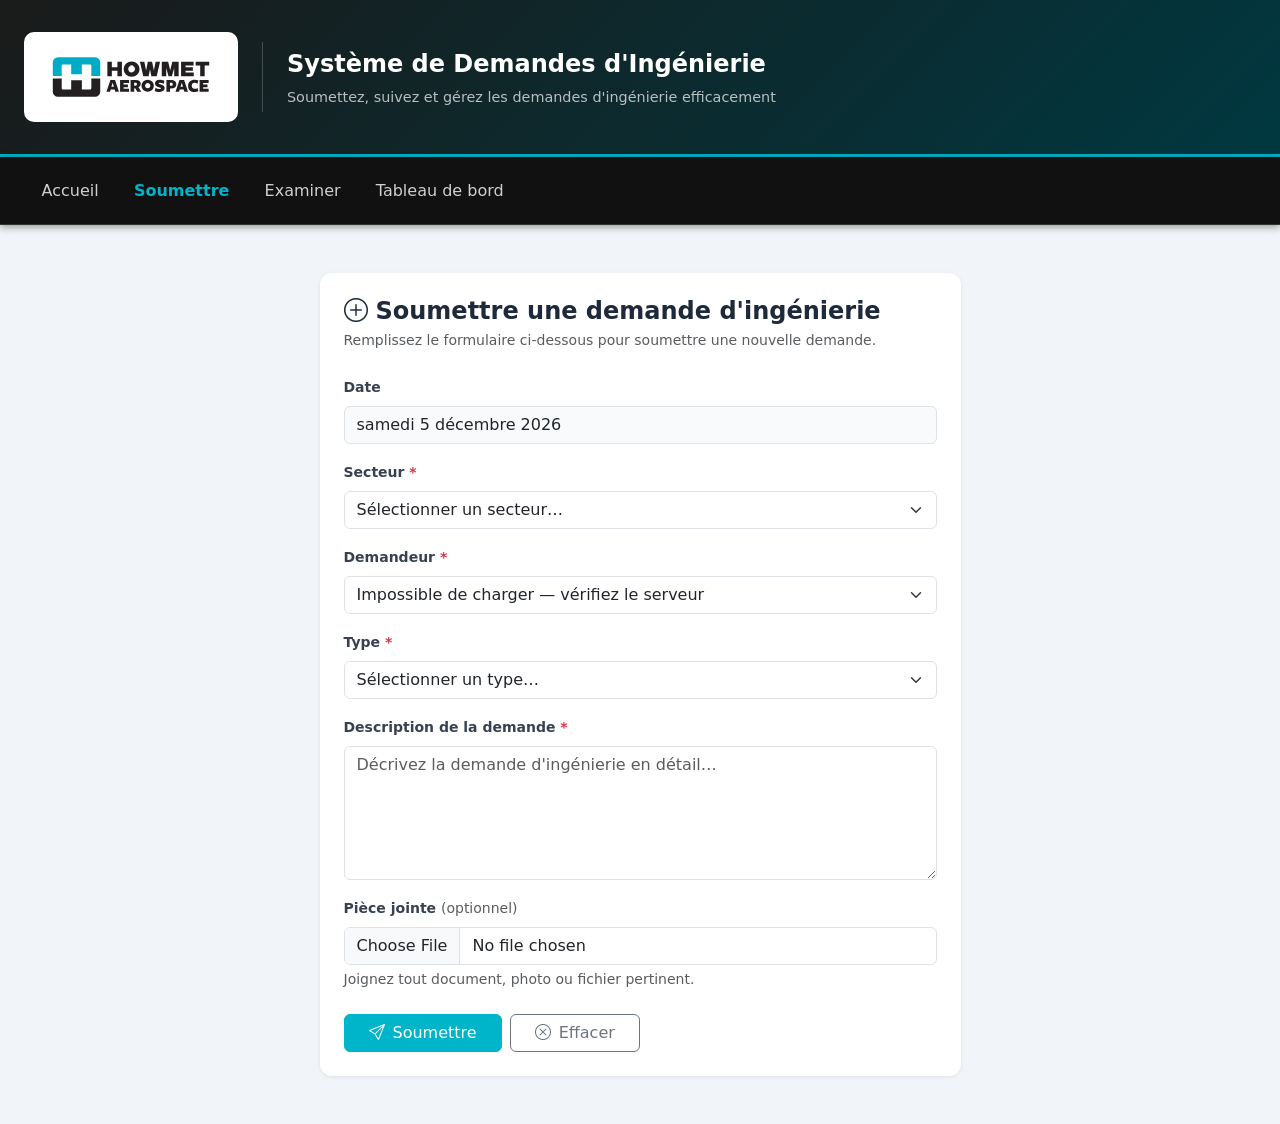
==== static/submit.html @ 9cbab875 "Initial commit - Système de Demandes d'Ingénierie" ====
<!DOCTYPE html>
<html lang="fr">
<head>
  <meta charset="UTF-8">
  <meta name="viewport" content="width=device-width, initial-scale=1.0">
  <title>Soumettre une demande – Demandes d'Ingénierie</title>
  <link href="https://cdn.jsdelivr.net/npm/bootstrap@5.3.2/dist/css/bootstrap.min.css" rel="stylesheet">
  <link href="https://cdn.jsdelivr.net/npm/bootstrap-icons@1.11.3/font/bootstrap-icons.css" rel="stylesheet">
  <link href="/static/style.css?v=6" rel="stylesheet">
</head>
<body>

<!-- Site Header -->
<div class="site-header">
  <div class="container-fluid px-4">
    <div class="d-flex align-items-center gap-4">
      <img src="/static/logo.svg" class="site-header-logo" alt="Howmet Aerospace">
      <div class="site-header-divider d-none d-md-block"></div>
      <div>
        <div class="site-header-title">Système de Demandes d'Ingénierie</div>
        <div class="site-header-subtitle">Soumettez, suivez et gérez les demandes d'ingénierie efficacement</div>
      </div>
    </div>
  </div>
</div>

<!-- Navbar -->
<nav class="navbar navbar-expand-lg navbar-dark site-nav">
  <div class="container-fluid px-4">
    <button class="navbar-toggler" type="button" data-bs-toggle="collapse" data-bs-target="#nav">
      <span class="navbar-toggler-icon"></span>
    </button>
    <div class="collapse navbar-collapse" id="nav">
      <ul class="navbar-nav">
        <li class="nav-item"><a class="nav-link" href="/">Accueil</a></li>
        <li class="nav-item"><a class="nav-link  active" href="/submit">Soumettre</a></li>
        <li class="nav-item"><a class="nav-link" href="/review">Examiner</a></li>
        <li class="nav-item"><a class="nav-link" href="/dashboard">Tableau de bord</a></li>
      </ul>
    </div>
  </div>
</nav>

<div class="container py-5">
  <div class="row justify-content-center">
    <div class="col-lg-7">

      <div class="card p-2">
        <div class="card-body">
          <h4 class="page-title mb-1"><i class="bi bi-plus-circle me-2 teal-icon"></i>Soumettre une demande d'ingénierie</h4>
          <p class="text-muted small mb-4">Remplissez le formulaire ci-dessous pour soumettre une nouvelle demande.</p>

          <div id="alertSuccess" class="alert alert-success d-none">
            <i class="bi bi-check-circle-fill me-2"></i>
            Demande soumise avec succès ! Référence : <strong id="refId"></strong>
          </div>
          <div id="alertError" class="alert alert-danger d-none">
            <i class="bi bi-exclamation-triangle-fill me-2"></i>
            <span id="errMsg"></span>
          </div>

          <form id="reqForm" novalidate>

            <div class="mb-3">
              <label class="form-label">Date</label>
              <input type="text" class="form-control" id="dateDisplay" readonly style="background:#f8fafc">
            </div>

            <div class="mb-3">
              <label class="form-label">Secteur <span class="text-danger">*</span></label>
              <select class="form-select" name="secteur" required>
                <option value="">Sélectionner un secteur…</option>
                <option value="1">Secteur 1</option>
                <option value="2">Secteur 2</option>
                <option value="3">Secteur 3</option>
                <option value="4">Secteur 4</option>
              </select>
            </div>

            <div class="mb-3">
              <label class="form-label">Demandeur <span class="text-danger">*</span></label>
              <select class="form-select" name="requester" id="requesterSel" required>
                <option value="">Chargement…</option>
              </select>
            </div>

            <div class="mb-3">
              <label class="form-label">Type <span class="text-danger">*</span></label>
              <select class="form-select" name="type" id="typeSel" required>
                <option value="">Sélectionner un type…</option>
              </select>
            </div>

            <div class="mb-3">
              <label class="form-label">Description de la demande <span class="text-danger">*</span></label>
              <textarea class="form-control" name="description" rows="5"
                placeholder="Décrivez la demande d'ingénierie en détail…" required></textarea>
            </div>

            <div class="mb-4">
              <label class="form-label">Pièce jointe <span class="text-muted fw-normal">(optionnel)</span></label>
              <input type="file" class="form-control" name="file">
              <div class="form-text">Joignez tout document, photo ou fichier pertinent.</div>
            </div>

            <div class="d-flex gap-2">
              <button type="submit" class="btn btn-primary px-4" id="submitBtn">
                <i class="bi bi-send me-2"></i>Soumettre
              </button>
              <button type="reset" class="btn btn-outline-secondary px-4">
                <i class="bi bi-x-circle me-2"></i>Effacer
              </button>
            </div>

          </form>
        </div>
      </div>

    </div>
  </div>
</div>

<script src="https://cdn.jsdelivr.net/npm/bootstrap@5.3.2/dist/js/bootstrap.bundle.min.js"></script>
<script>
  // Afficher la date du jour
  document.getElementById('dateDisplay').value = new Date().toLocaleDateString('fr-FR', {
    weekday: 'long', year: 'numeric', month: 'long', day: 'numeric'
  });

  // Charger les demandeurs
  fetch('/api/staff')
    .then(r => r.json())
    .then(data => {
      const sel = document.getElementById('requesterSel');
      sel.innerHTML = '<option value="">Sélectionner un demandeur…</option>';
      data.requesters.forEach(name => {
        sel.innerHTML += `<option value="${name}">${name}</option>`;
      });
      const typeSel = document.getElementById('typeSel');
      (data.types || []).forEach(t => {
        typeSel.innerHTML += `<option value="${t}">${t}</option>`;
      });
    })
    .catch(() => {
      document.getElementById('requesterSel').innerHTML =
        '<option value="">Impossible de charger — vérifiez le serveur</option>';
    });

  // Soumission du formulaire
  document.getElementById('reqForm').addEventListener('submit', async e => {
    e.preventDefault();
    const btn = document.getElementById('submitBtn');
    btn.disabled = true;
    btn.innerHTML = '<span class="spinner-border spinner-border-sm me-2"></span>Envoi en cours…';

    const fd = new FormData(e.target);

    try {
      const res = await fetch('/api/requests', { method: 'POST', body: fd });
      const data = await res.json();
      if (!res.ok) throw new Error(data.detail || 'Échec de la soumission');

      document.getElementById('refId').textContent = '#' + data.id;
      document.getElementById('alertSuccess').classList.remove('d-none');
      document.getElementById('alertError').classList.add('d-none');
      e.target.reset();
      document.getElementById('dateDisplay').value = new Date().toLocaleDateString('fr-FR', {
        weekday: 'long', year: 'numeric', month: 'long', day: 'numeric'
      });
      window.scrollTo(0, 0);
    } catch (err) {
      document.getElementById('errMsg').textContent = err.message;
      document.getElementById('alertError').classList.remove('d-none');
      document.getElementById('alertSuccess').classList.add('d-none');
    } finally {
      btn.disabled = false;
      btn.innerHTML = '<i class="bi bi-send me-2"></i>Soumettre';
    }
  });
</script>
</body>
</html>
---- static/style.css ----
:root {
  --primary: #00B4CA;
  --primary-dark: #0090a3;
  --navbar-bg: #1a1a1a;
}

body {
  background: #f1f5f9;
  font-family: 'Segoe UI', system-ui, sans-serif;
}

/* Navbar */
.navbar { box-shadow: 0 2px 8px rgba(0,0,0,0.4); }
.navbar-brand { font-weight: 700; letter-spacing: -0.3px; }
.navbar .nav-link { color: rgba(255,255,255,0.8) !important; }
.navbar .nav-link:hover { color: #00B4CA !important; }
.navbar .nav-link.active { color: #00B4CA !important; font-weight: 600; }
.navbar-logo-wrap {
  background: #fff;
  border-radius: 6px;
  padding: 3px 8px;
  display: inline-flex;
  align-items: center;
}
.navbar-logo { height: 32px; width: auto; object-fit: contain; }

/* Cards */
.card {
  border: none;
  border-radius: 12px;
  box-shadow: 0 1px 4px rgba(0,0,0,0.08);
}
.stat-card { border-left: 4px solid; }

/* Table */
.table thead th {
  background: #f8fafc;
  font-size: 0.75rem;
  font-weight: 700;
  text-transform: uppercase;
  letter-spacing: 0.6px;
  color: #64748b;
  border-bottom: 2px solid #e2e8f0;
}
.table tbody tr:hover { background: #f0fdff; }

/* Status badges */
.badge-status {
  display: inline-block;
  padding: 3px 10px;
  border-radius: 50px;
  font-size: 0.7rem;
  font-weight: 700;
  letter-spacing: 0.5px;
  text-transform: uppercase;
}
.badge-submitted   { background: #e5e7eb; color: #374151; }
.badge-assigned    { background: #cffafe; color: #155e75; }
.badge-in-progress { background: #fef3c7; color: #92400e; }
.badge-done        { background: #d1fae5; color: #065f46; }
.badge-cancelled   { background: #fce7f3; color: #9d174d; }

/* Aging colors */
.aging-ok   { color: #059669; font-weight: 600; }
.aging-warn { color: #d97706; font-weight: 600; }
.aging-crit { color: #dc2626; font-weight: 600; }

/* Site header banner */
.site-header {
  background: linear-gradient(135deg, #1a1a1a 0%, #003840 100%);
  color: white;
  padding: 2rem 0;
  border-bottom: 3px solid #00B4CA;
}
.site-header-logo { height: 90px !important; width: auto !important; background: white; border-radius: 10px; padding: 8px 18px; }
.site-header-title { font-size: 1.5rem; font-weight: 700; margin: 0; }
.site-header-subtitle { font-size: 0.9rem; opacity: 0.7; margin: 0.3rem 0 0; }
.site-header-divider { width: 1px; height: 70px; background: rgba(255,255,255,0.2); }
.site-nav { background: #111 !important; border-bottom: 1px solid #333; padding-top: 0.75rem !important; padding-bottom: 0.75rem !important; }
.site-nav .nav-link { font-size: 1rem; padding: 0.6rem 1.1rem !important; }

/* Page header */
.page-title { font-size: 1.5rem; font-weight: 700; color: #1e293b; }

/* Form */
.form-label { font-weight: 600; font-size: 0.875rem; color: #374151; }

/* Bootstrap primary overrides */
.btn-primary { background-color: #00B4CA; border-color: #00B4CA; }
.btn-primary:hover, .btn-primary:active, .btn-primary:focus { background-color: #0090a3; border-color: #0090a3; }
.btn-outline-primary { border-color: #00B4CA; color: #00B4CA; }
.btn-outline-primary:hover { background-color: #00B4CA; border-color: #00B4CA; color: #fff; }
.form-select:focus, .form-control:focus { border-color: #00B4CA; box-shadow: 0 0 0 0.2rem rgba(0,180,202,0.2); }
a { color: #00B4CA; }
a:hover { color: #0090a3; }
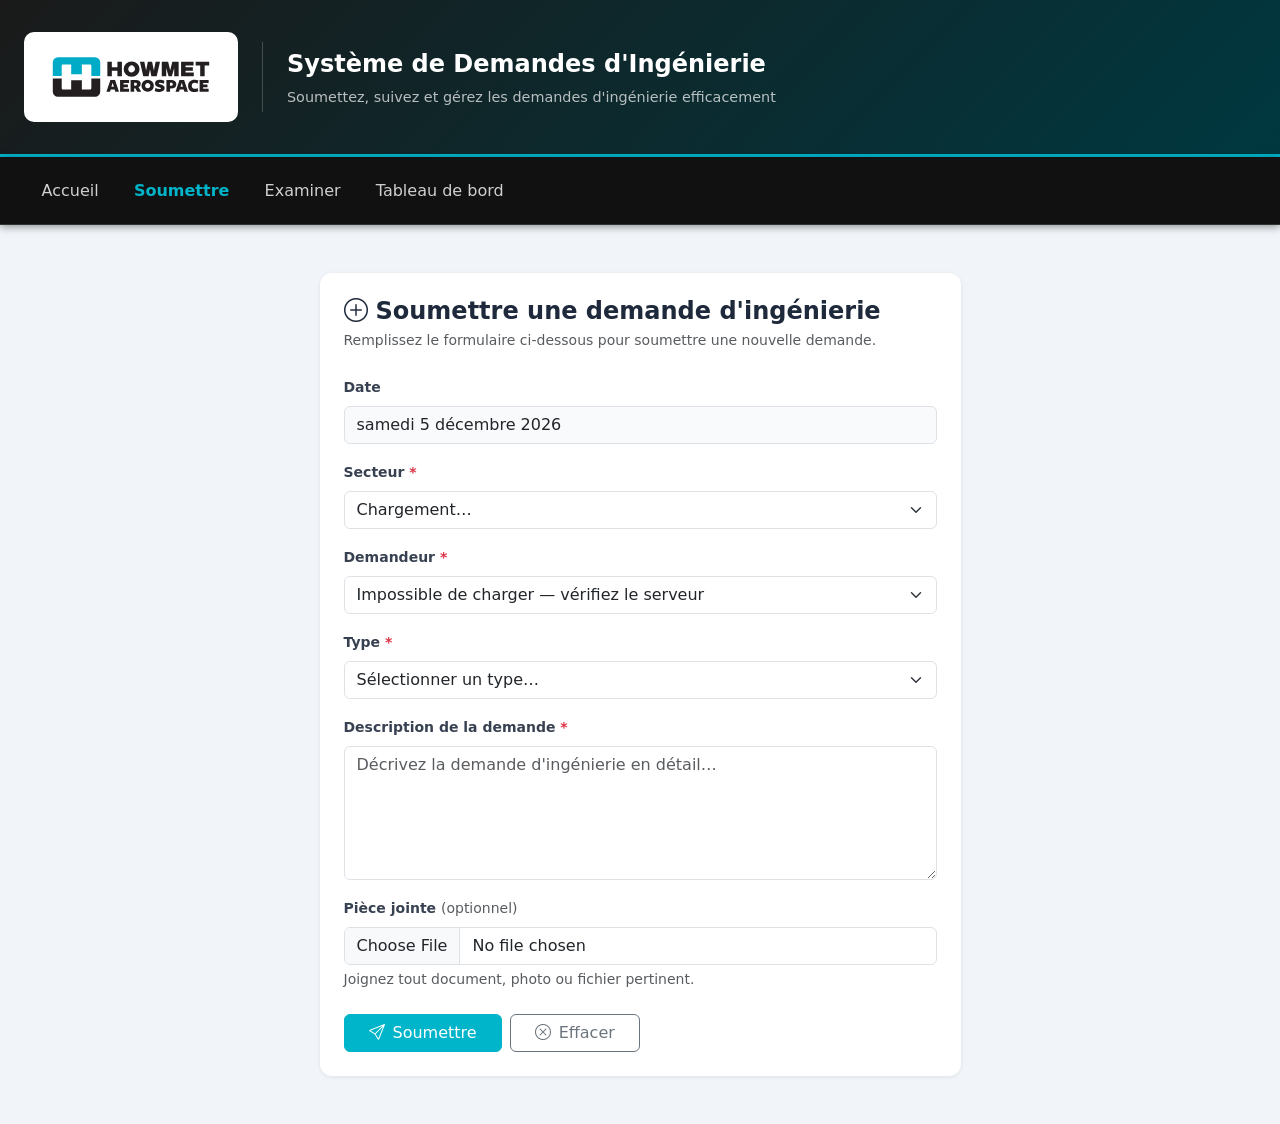
==== commit c8af766e: "Add Secteurs to config defaults and load dynamically in submit form Secteur dropdown now loads from " ====
--- a/static/submit.html
+++ b/static/submit.html
@@ -68,12 +68,8 @@
 
             <div class="mb-3">
               <label class="form-label">Secteur <span class="text-danger">*</span></label>
-              <select class="form-select" name="secteur" required>
-                <option value="">Sélectionner un secteur…</option>
-                <option value="1">Secteur 1</option>
-                <option value="2">Secteur 2</option>
-                <option value="3">Secteur 3</option>
-                <option value="4">Secteur 4</option>
+              <select class="form-select" name="secteur" id="secteurSel" required>
+                <option value="">Chargement…</option>
               </select>
             </div>
 
@@ -131,12 +127,20 @@
   fetch('/api/staff')
     .then(r => r.json())
     .then(data => {
+      const secteurSel = document.getElementById('secteurSel');
+      secteurSel.innerHTML = '<option value="">Sélectionner un secteur…</option>';
+      (data.secteurs || []).forEach(s => {
+        secteurSel.innerHTML += `<option value="${s}">${s}</option>`;
+      });
+
       const sel = document.getElementById('requesterSel');
       sel.innerHTML = '<option value="">Sélectionner un demandeur…</option>';
       data.requesters.forEach(name => {
         sel.innerHTML += `<option value="${name}">${name}</option>`;
       });
+
       const typeSel = document.getElementById('typeSel');
+      typeSel.innerHTML = '<option value="">Sélectionner un type…</option>';
       (data.types || []).forEach(t => {
         typeSel.innerHTML += `<option value="${t}">${t}</option>`;
       });
